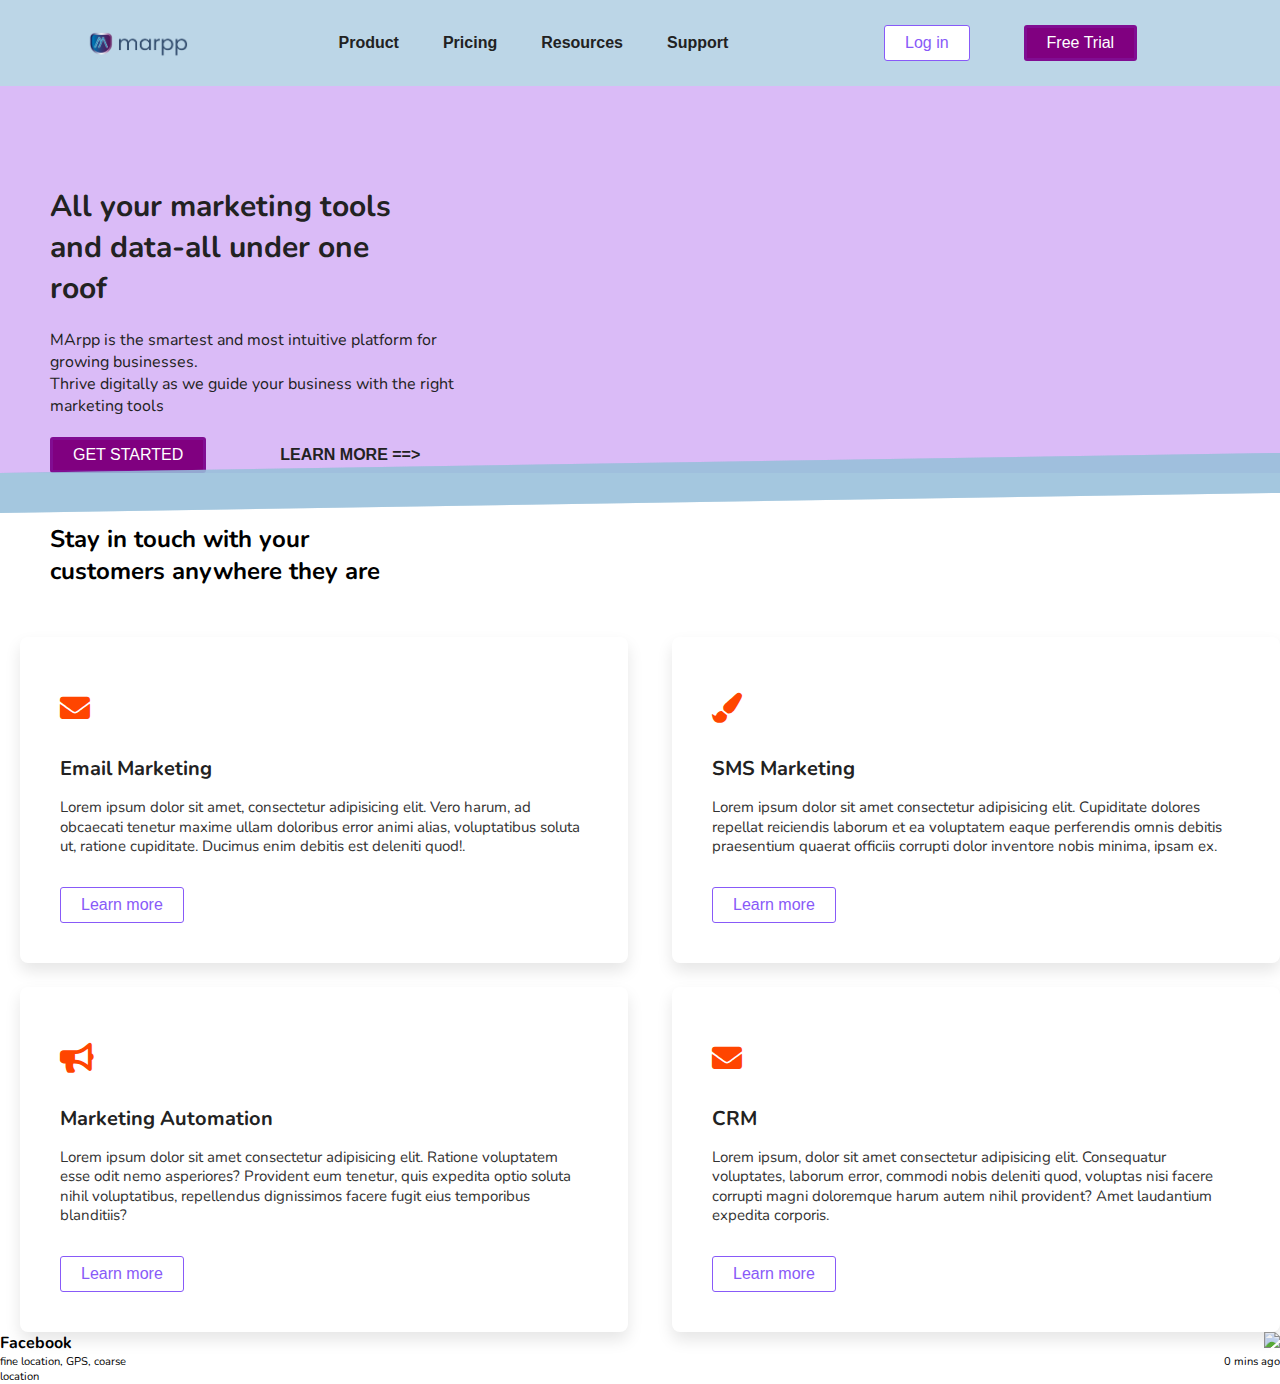
==== index.html @ 01ac9464 "Add files via upload" ====
<!DOCTYPE html>
<html lang="en">
<head>
    <meta charset="UTF-8">
    <meta http-equiv="X-UA-Compatible" content="IE=edge">
    <meta name="viewport" content="width=device-width, initial-scale=1.0">
    <title>Marpp Application</title>
    <link rel="stylesheet" href="https://cdnjs.cloudflare.com/ajax/libs/font-awesome/5.15.4/css/all.min.css">

    <link rel="stylesheet" href="styles.css">
</head>
<body>
      <!-- Navbar -->
      <header>
            <img src="marpp.png" alt="" class="logo">

            <nav>
                <ul class="nav-link">
                    <li><a href="index.html">Product</a></li>
                    <li><a href="features.html">Pricing</a></li>
                    <li><a href="docs.html">Resources</a></li>
                    <li><a href="docs.html">Support</a></li>
                </ul>
            </nav>
            <div class="nav-btn">
              <a href="#"><button class="btn1">Log in</button></a>  
              <a href="#"><button class="btn2">Free Trial</button></a>  
            </div>
    </div>
    </header>
       <!-- Showcase -->
    <section class="showcase">
        <div class="container-grid">
            <div class="showcase-text">

                <h1>All your marketing tools<br> and data-all under one<br> roof</h1>
                <p>MArpp is the smartest and most intuitive platform for growing businesses.<br>Thrive digitally as we guide your business with the right marketing tools</p>
                <a href="#"><button class="btn2">GET STARTED</button></a>
                <a href="#" class="txt">LEARN MORE ==></a>
            </div>
            <img src="Dashboard.png" alt="" class="logo2">
        </div>
    </section>


      <!-- SERVICES SECTION START -->
      <section class="services" id="services">
        <h2 class="text">Stay in touch with your <br> customers anywhere they are</h2>
        <!-- <h1 class="heading"><span>my</span> services</h1> -->
        <div class="box-container">

           <div class="box tilt">
               <i class="fas fa-envelope"></i>
               <h3>Email Marketing</h3>
               <p>Lorem ipsum dolor sit amet, consectetur adipisicing elit. Vero harum, ad obcaecati tenetur maxime ullam doloribus error animi alias, voluptatibus soluta ut, ratione cupiditate. Ducimus enim debitis est deleniti quod!.</p>

              <a href="#"><button class="btn1">Learn more</button></a>  

           </div>

           <div class="box tilt">
               <i class="fas fa-paint-brush"></i>
               <h3>SMS Marketing</h3>
               <p>Lorem ipsum dolor sit amet consectetur adipisicing elit. Cupiditate dolores repellat reiciendis laborum et ea voluptatem eaque perferendis omnis debitis praesentium quaerat officiis corrupti dolor inventore nobis minima, ipsam ex.</p>

              <a href="#"><button class="btn1">Learn more</button></a>  

           </div>

           <div class="box tilt">
               <i class="fas fa-bullhorn"></i>
               <h3>Marketing Automation</h3>
               <p>Lorem ipsum dolor sit amet consectetur adipisicing elit. Ratione voluptatem esse odit nemo asperiores? Provident eum tenetur, quis expedita optio soluta nihil voluptatibus, repellendus dignissimos facere fugit eius temporibus blanditiis?</p>

              <a href="#"><button class="btn1">Learn more</button></a>  

           </div> 

           <div class="box tilt">
               <i class="fas fa-envelope"></i>
               <h3>CRM</h3>
               <p>Lorem ipsum, dolor sit amet consectetur adipisicing elit. Consequatur voluptates, laborum error, commodi nobis deleniti quod, voluptas nisi facere corrupti magni doloremque harum autem nihil provident? Amet laudantium expedita corporis.</p>

              <a href="#"><button class="btn1">Learn more</button></a>  

           </div>
        </div>
   </section>

  <div class='container2'>

    <div   class="right" >
        <img src='box1.png' class='iconDetails'>
       
    </div>    
    <div class="left">
        <h4>Facebook</h4>
        <div style="font-size:.7em;width:160px;float:left;">fine location, GPS, coarse location</div>
        <div style="float:right;font-size:.7em">0 mins ago</div>
    </div>  

  </div>

    

</body>
</html>
---- styles.css ----
@import url("https://fonts.googleapis.com/css2?family=Nunito:ital,wght@0,300;0,400;0,500;0,600;0,700;1,200&family=Spline+Sans:wght@300;400;600&display=swap");

*{
    font-family: nunito, sans-serif;
    box-sizing: border-box;
    margin: 0;
    padding: 0;
}


li, a, button{
    font-family: sans-serif;
    font-weight: 500;
    font-size: 16px;
    color: #222;
}
header{
    display: flex;
    justify-content: space-around;
    align-items: center;
    padding: 15px 20px;
    background-color: #97c0daa4;
}
img{
    float: right;
}
.logo{
    margin: 5px;
    cursor: pointer;
    width: 100px;
}
.nav-link{
    list-style: none;
    background-color: none;
    padding: 0;
}
.nav-link li{
    display: inline-block;
}
.nav-link li a,
.txt{
    padding: 0px 20px;
    text-decoration: none;
    font-weight: 600;
    
}
.nav-btn{
    justify-content: space-between;
    margin: 10px;
}
.btn1{
    margin-right: 50px;
    background-color: #fff;
    padding: 8px 20px;
    border-radius: 3px;
    color: #885AF8;
    border: solid 1px;
    cursor: pointer;
}
.btn2{
    margin-right: 50px;
    background-color: purple;
    padding: 6px 20px;
    border-radius: 3px;
    color: #fff;
    border: #885AF826 solid;
    cursor: pointer;
}
.logo2{
    width: 1000px;
    position: relative;
    left: 0;
    

}
.showcase {
    padding-left: 50px;
    padding-top: 100px;
    height: 40%;
    background-color:rgb(218, 187, 247);
    color: #222;
    position: relative;
}
.showcase-grid{
    overflow: visible;
    grid-template-columns: 55% 45%;
    gap: 30px;
}
.showcase h1{
    font-size: 30px;
}
.showcase p{
    margin: 20px 0;
}
.container-grid{
    display: flex;
    gap: 50px;
}
.showcase::before,
.showcase::after {
    content: '';
    position: absolute;
    height: 40px;
    bottom: -30px;
    right: 0;
    left: 0;
    background: #97c0daa4;
    transform: skewY(-2deg);
    -webkit-transform: skewY(-.9deg);
    -moz-transform: skewY(-3deg);
    -ms-transform: skewY(-3deg);
}
.text{
    margin: 50px;
    padding: 0;
    padding-bottom: 0;
}

.services .box-container{
    display: flex;
    flex-wrap: wrap;
    gap: 1.5rem;
background: #FFFFFF;
}

.services .box-container .box{
    margin-left: 20px;
    flex: 1 1 30rem;
    border-radius: .5rem;
    background: #fff;
    box-shadow: 0 .5rem 1rem rgba(0, 0, 0, .1);
    padding: 2.5rem;
    text-align: left;
    height: 100%;
}
.services .box-container .box i{
    color: orangered;
    font-size: 30px;
    padding: 1rem 0;
}

.services .box-container .box h3{
    color:#222;
    font-size: 20px;
    padding-top: 1rem;
}

.services .box-container .box p{
    color: #333;
    font-size: 15px;
    padding: 1rem 0;
    padding-bottom: 30px;
    line-height: 1.3;
}
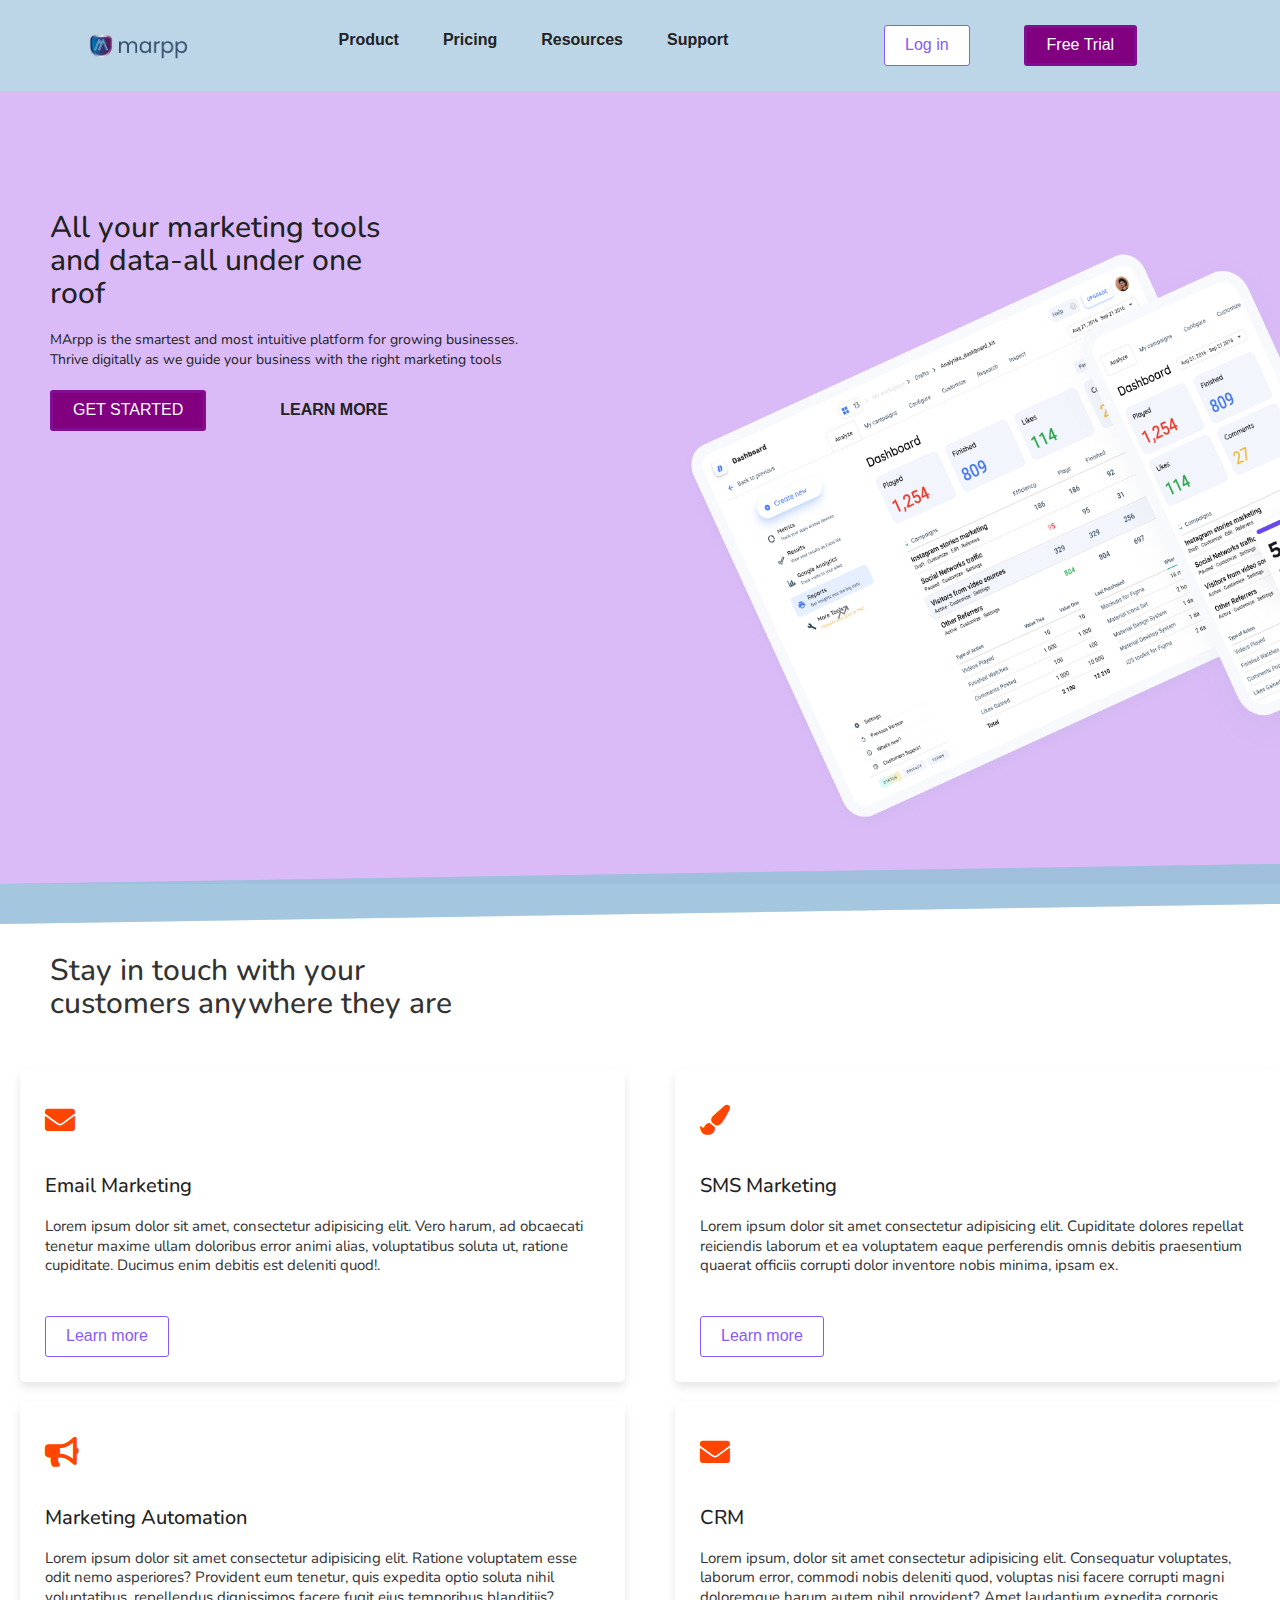
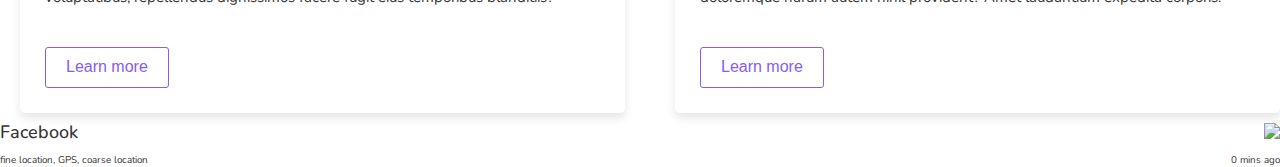
==== commit f1865404: "project restructure" ====
--- a/index.html
+++ b/index.html
@@ -1,107 +1,165 @@
 <!DOCTYPE html>
 <html lang="en">
+
 <head>
     <meta charset="UTF-8">
     <meta http-equiv="X-UA-Compatible" content="IE=edge">
     <meta name="viewport" content="width=device-width, initial-scale=1.0">
     <title>Marpp Application</title>
     <link rel="stylesheet" href="https://cdnjs.cloudflare.com/ajax/libs/font-awesome/5.15.4/css/all.min.css">
+    <link rel="stylesheet" href="https://maxcdn.bootstrapcdn.com/bootstrap/3.4.1/css/bootstrap.min.css">
 
-    <link rel="stylesheet" href="styles.css">
+    <link rel="stylesheet" href="assets/css/styles.css">
 </head>
+
 <body>
-      <!-- Navbar -->
-      <header>
-            <img src="marpp.png" alt="" class="logo">
+    <!-- Navbar -->
+    <div class="row">
+        <div class="col-lg-12">
+            <header>
+                <img src="marpp.png" alt="" class="logo">
+        
+                <nav>
+                    <ul class="nav-link">
+                        <li><a href="index.html">Product</a></li>
+                        <li><a href="features.html">Pricing</a></li>
+                        <li><a href="docs.html">Resources</a></li>
+                        <li><a href="docs.html">Support</a></li>
+                    </ul>
+                </nav>
+                <div class="nav-btn">
+                    <a href="#"><button class="btn1">Log in</button></a>
+                    <a href="#"><button class="btn2">Free Trial</button></a>
+                </div>
+                </div>
+            </header>
+        </div>
+    </div>
+    
+    <!-- Showcase -->
+    <section class="showcase">
+        <div class="row">
+            <div class="col-lg-6">
 
-            <nav>
-                <ul class="nav-link">
-                    <li><a href="index.html">Product</a></li>
-                    <li><a href="features.html">Pricing</a></li>
-                    <li><a href="docs.html">Resources</a></li>
-                    <li><a href="docs.html">Support</a></li>
-                </ul>
-            </nav>
-            <div class="nav-btn">
-              <a href="#"><button class="btn1">Log in</button></a>  
-              <a href="#"><button class="btn2">Free Trial</button></a>  
+
+                <div class="container-grid">
+                    <div class="showcase-text">
+
+                        <h1>All your marketing tools<br> and data-all under one<br> roof</h1>
+                        <p>MArpp is the smartest and most intuitive platform for growing businesses.<br>Thrive digitally
+                            as we guide your business with the right marketing tools</p>
+                        <a href="#"><button class="btn2">GET STARTED</button></a>
+                        <a href="#" class="learnmorebutton">LEARN MORE</a>
+                    </div>
+
+                </div>
             </div>
-    </div>
-    </header>
-       <!-- Showcase -->
-    <section class="showcase">
-        <div class="container-grid">
-            <div class="showcase-text">
+            <div class="col-lg-6">
+                <img src="assets//image/Dashboard.png" alt="" class="logo2">
+            </div>
 
-                <h1>All your marketing tools<br> and data-all under one<br> roof</h1>
-                <p>MArpp is the smartest and most intuitive platform for growing businesses.<br>Thrive digitally as we guide your business with the right marketing tools</p>
-                <a href="#"><button class="btn2">GET STARTED</button></a>
-                <a href="#" class="txt">LEARN MORE ==></a>
-            </div>
-            <img src="Dashboard.png" alt="" class="logo2">
         </div>
     </section>
+    <br />
 
 
-      <!-- SERVICES SECTION START -->
-      <section class="services" id="services">
+    <!-- SERVICES SECTION START -->
+    <section class="services" id="services">
         <h2 class="text">Stay in touch with your <br> customers anywhere they are</h2>
         <!-- <h1 class="heading"><span>my</span> services</h1> -->
-        <div class="box-container">
 
-           <div class="box tilt">
-               <i class="fas fa-envelope"></i>
-               <h3>Email Marketing</h3>
-               <p>Lorem ipsum dolor sit amet, consectetur adipisicing elit. Vero harum, ad obcaecati tenetur maxime ullam doloribus error animi alias, voluptatibus soluta ut, ratione cupiditate. Ducimus enim debitis est deleniti quod!.</p>
+        <div class="row">
+            <div class="col-lg-6">
+                <div class="box-container">
+                    <div class="box tilt">
+                        <i class="fas fa-envelope"></i>
+                        <h3>Email Marketing</h3>
+                        <p>Lorem ipsum dolor sit amet, consectetur adipisicing elit. Vero harum, ad obcaecati tenetur
+                            maxime
+                            ullam doloribus error animi alias, voluptatibus soluta ut, ratione cupiditate. Ducimus enim
+                            debitis
+                            est deleniti quod!.</p>
 
-              <a href="#"><button class="btn1">Learn more</button></a>  
+                        <a href="#"><button class="btn1">Learn more</button></a>
 
-           </div>
+                    </div>
+                </div>
+            </div>
 
-           <div class="box tilt">
-               <i class="fas fa-paint-brush"></i>
-               <h3>SMS Marketing</h3>
-               <p>Lorem ipsum dolor sit amet consectetur adipisicing elit. Cupiditate dolores repellat reiciendis laborum et ea voluptatem eaque perferendis omnis debitis praesentium quaerat officiis corrupti dolor inventore nobis minima, ipsam ex.</p>
+            <div class="col-lg-6">
+                <div class="box-container">
+                    <div class="box tilt">
+                        <i class="fas fa-paint-brush"></i>
+                        <h3>SMS Marketing</h3>
+                        <p>Lorem ipsum dolor sit amet consectetur adipisicing elit. Cupiditate dolores repellat
+                            reiciendis
+                            laborum et ea voluptatem eaque perferendis omnis debitis praesentium quaerat officiis
+                            corrupti dolor
+                            inventore nobis minima, ipsam ex.</p>
 
-              <a href="#"><button class="btn1">Learn more</button></a>  
+                        <a href="#"><button class="btn1">Learn more</button></a>
 
-           </div>
+                    </div>
+                </div>
+            </div>
 
-           <div class="box tilt">
-               <i class="fas fa-bullhorn"></i>
-               <h3>Marketing Automation</h3>
-               <p>Lorem ipsum dolor sit amet consectetur adipisicing elit. Ratione voluptatem esse odit nemo asperiores? Provident eum tenetur, quis expedita optio soluta nihil voluptatibus, repellendus dignissimos facere fugit eius temporibus blanditiis?</p>
 
-              <a href="#"><button class="btn1">Learn more</button></a>  
 
-           </div> 
+        </div>
+        <br />
 
-           <div class="box tilt">
-               <i class="fas fa-envelope"></i>
-               <h3>CRM</h3>
-               <p>Lorem ipsum, dolor sit amet consectetur adipisicing elit. Consequatur voluptates, laborum error, commodi nobis deleniti quod, voluptas nisi facere corrupti magni doloremque harum autem nihil provident? Amet laudantium expedita corporis.</p>
+        <div class="row">
+            <div class="col-lg-6">
+                <div class="box-container">
+                    <div class="box tilt">
+                        <i class="fas fa-bullhorn"></i>
+                        <h3>Marketing Automation</h3>
+                        <p>Lorem ipsum dolor sit amet consectetur adipisicing elit. Ratione voluptatem esse odit nemo
+                            asperiores? Provident eum tenetur, quis expedita optio soluta nihil voluptatibus, repellendus
+                            dignissimos facere fugit eius temporibus blanditiis?</p>
+        
+                        <a href="#"><button class="btn1">Learn more</button></a>
+        
+                    </div>
 
-              <a href="#"><button class="btn1">Learn more</button></a>  
+                </div>
 
-           </div>
+            </div>
+
+            <div class="col-lg-6">
+                <div class="box-container">
+                    <div class="box tilt">
+                        <i class="fas fa-envelope"></i>
+                        <h3>CRM</h3>
+                        <p>Lorem ipsum, dolor sit amet consectetur adipisicing elit. Consequatur voluptates, laborum error,
+                            commodi nobis deleniti quod, voluptas nisi facere corrupti magni doloremque harum autem nihil
+                            provident? Amet laudantium expedita corporis.</p>
+        
+                        <a href="#"><button class="btn1">Learn more</button></a>
+        
+                    </div>
+                </div>
+            </div>
         </div>
-   </section>
+        
+    </section>
 
-  <div class='container2'>
+    <div class='container2'>
 
-    <div   class="right" >
-        <img src='box1.png' class='iconDetails'>
-       
-    </div>    
-    <div class="left">
-        <h4>Facebook</h4>
-        <div style="font-size:.7em;width:160px;float:left;">fine location, GPS, coarse location</div>
-        <div style="float:right;font-size:.7em">0 mins ago</div>
-    </div>  
+        <div class="right">
+            <img src='box1.png' class='iconDetails'>
 
-  </div>
+        </div>
+        <div class="left">
+            <h4>Facebook</h4>
+            <div style="font-size:.7em;width:160px;float:left;">fine location, GPS, coarse location</div>
+            <div style="float:right;font-size:.7em">0 mins ago</div>
+        </div>
 
-    
+    </div>
+
+
 
 </body>
+
 </html>--- a/assets/css/styles.css
+++ b/assets/css/styles.css
@@ -0,0 +1,162 @@
+@import url("https://fonts.googleapis.com/css2?family=Nunito:ital,wght@0,300;0,400;0,500;0,600;0,700;1,200&family=Spline+Sans:wght@300;400;600&display=swap");
+
+*{
+    font-family: nunito, sans-serif;
+    box-sizing: border-box;
+    margin: 0;
+    padding: 0;
+}
+
+
+li, a, button{
+    font-family: sans-serif;
+    font-weight: 500;
+    font-size: 16px;
+    color: #222;
+}
+header{
+    display: flex;
+    justify-content: space-around;
+    align-items: center;
+    padding: 15px 20px;
+    background-color: #97c0daa4;
+}
+img{
+    float: right;
+}
+.logo{
+    margin: 5px;
+    cursor: pointer;
+    width: 100px;
+}
+.nav-link{
+    list-style: none;
+    background-color: none;
+    padding: 0;
+}
+.nav-link li{
+    display: inline-block;
+}
+.nav-link li a,
+.txt{
+    padding: 0px 20px;
+    text-decoration: none;
+    font-weight: 600;
+    
+}
+.nav-btn{
+    justify-content: space-between;
+    margin: 10px;
+}
+.btn1{
+    margin-right: 50px;
+    background-color: #fff;
+    padding: 8px 20px;
+    border-radius: 3px;
+    color: #885AF8;
+    border: solid 1px;
+    cursor: pointer;
+}
+.btn2{
+    margin-right: 50px;
+    background-color: purple;
+    padding: 6px 20px;
+    border-radius: 3px;
+    color: #fff;
+    border: #885AF826 solid;
+    cursor: pointer;
+}
+.logo2{
+    width: 100%;
+    position: relative;
+    left: 0;
+    
+
+}
+.showcase {
+    padding-left: 50px;
+    padding-top: 100px;
+    height: 40%;
+    background-color:rgb(218, 187, 247);
+    color: #222;
+    position: relative;
+}
+.showcase-grid{
+    overflow: visible;
+    grid-template-columns: 55% 45%;
+    gap: 30px;
+}
+.showcase h1{
+    font-size: 30px;
+}
+.showcase p{
+    margin: 20px 0;
+}
+.container-grid{
+    display: flex;
+    gap: 50px;
+}
+.showcase::before,
+.showcase::after {
+    content: '';
+    position: absolute;
+    height: 40px;
+    bottom: -30px;
+    right: 0;
+    left: 0;
+    background: #97c0daa4;
+    transform: skewY(-2deg);
+    -webkit-transform: skewY(-.9deg);
+    -moz-transform: skewY(-3deg);
+    -ms-transform: skewY(-3deg);
+}
+.text{
+    margin: 50px;
+    padding: 0;
+    padding-bottom: 0;
+}
+
+.services .box-container{
+    display: flex;
+    flex-wrap: wrap;
+    gap: 1.5rem;
+background: #FFFFFF;
+}
+
+.services .box-container .box{
+    margin-left: 20px;
+    flex: 1 1 30rem;
+    border-radius: .5rem;
+    background: #fff;
+    box-shadow: 0 .5rem 1rem rgba(0, 0, 0, .1);
+    padding: 2.5rem;
+    text-align: left;
+    height: 100%;
+}
+.services .box-container .box i{
+    color: orangered;
+    font-size: 30px;
+    padding: 1rem 0;
+}
+
+.services .box-container .box h3{
+    color:#222;
+    font-size: 20px;
+    padding-top: 1rem;
+}
+
+.services .box-container .box p{
+    color: #333;
+    font-size: 15px;
+    padding: 1rem 0;
+    padding-bottom: 30px;
+    line-height: 1.3;
+}
+
+.learnmorebutton{
+    background: transparent;
+    cursor: pointer;
+    padding: 0px 20px;
+    text-decoration: none;
+    font-weight: 600;
+}
